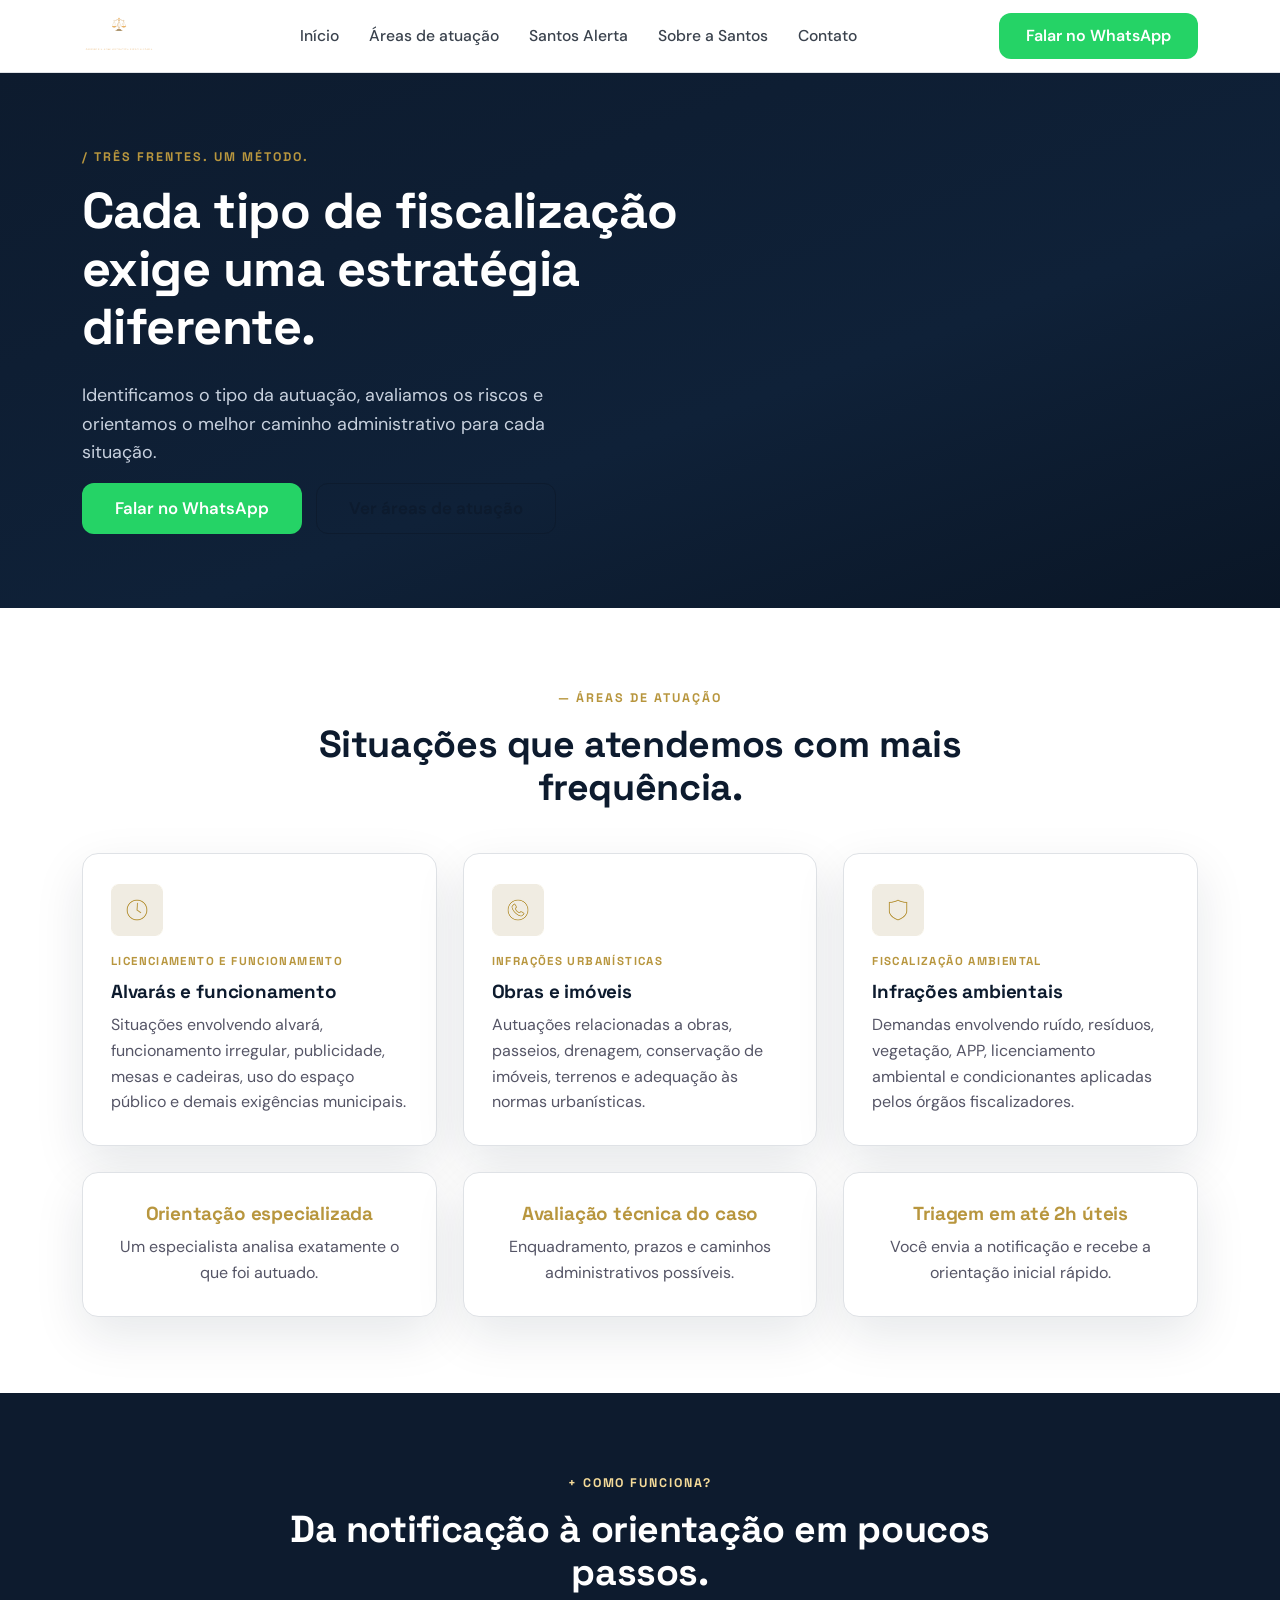
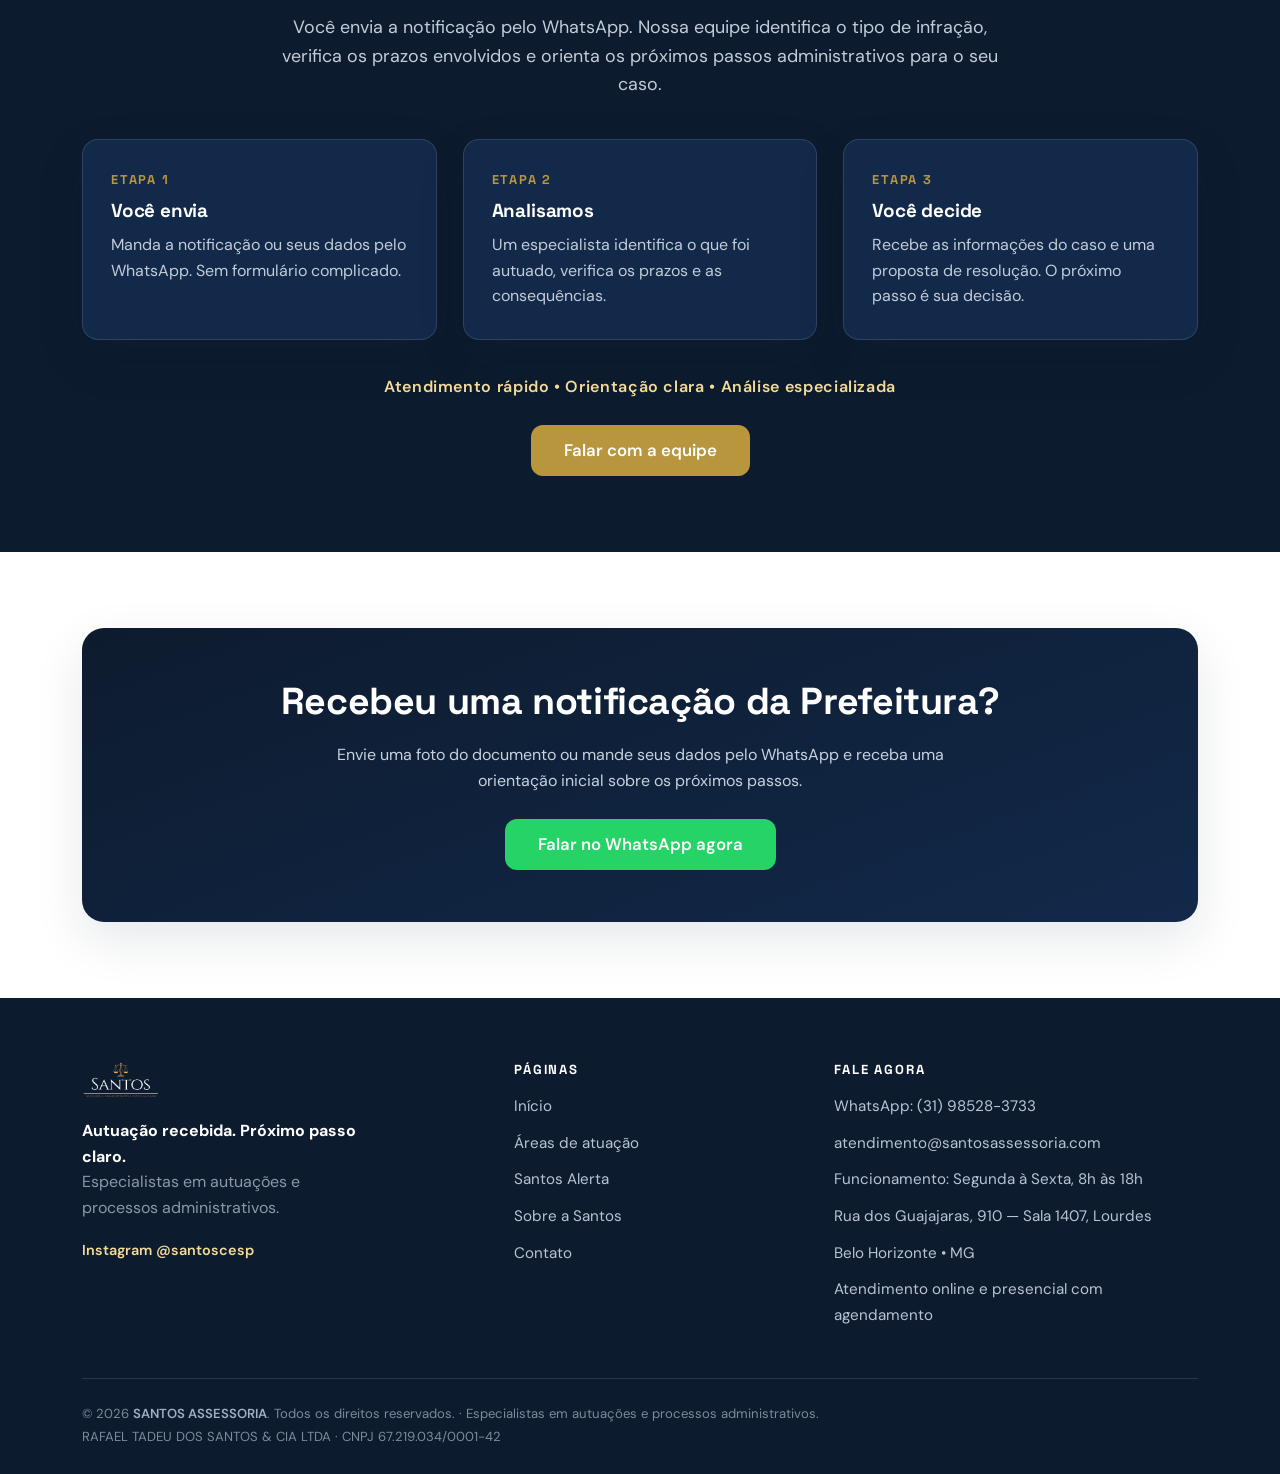
==== areas-de-atuacao.html @ 22525f07 "Site institucional Santos Assessoria — versão estática inicial Reconstrução do site (antes no Websit" ====
<!doctype html>
<html lang="pt-BR">
<head>
<meta charset="utf-8">
<meta name="viewport" content="width=device-width, initial-scale=1">
<title>Áreas de atuação — Santos Assessoria</title>
<meta name="description" content="Licenciamento e funcionamento, infrações urbanísticas e fiscalização ambiental. Identificamos o tipo da autuação e orientamos o melhor caminho administrativo.">
<link rel="preconnect" href="https://fonts.googleapis.com">
<link rel="preconnect" href="https://fonts.gstatic.com" crossorigin>
<link href="https://fonts.googleapis.com/css2?family=DM+Sans:wght@400;500;600;700&family=Space+Grotesk:wght@500;600;700&display=swap" rel="stylesheet">
<link rel="icon" href="assets/img/logo.png">
<link rel="stylesheet" href="assets/css/style.css">
</head>
<body>

<header class="site-header">
  <div class="container">
    <nav class="nav">
      <a class="nav__logo" href="index.html"><img src="assets/img/logo.png" alt="Santos Assessoria"></a>
      <ul class="nav__links">
        <li><a href="index.html">Início</a></li>
        <li><a href="areas-de-atuacao.html">Áreas de atuação</a></li>
        <li><a href="santos-alerta.html">Santos Alerta</a></li>
        <li><a href="sobre-a-santos.html">Sobre a Santos</a></li>
        <li><a href="contato.html">Contato</a></li>
      </ul>
      <div class="nav__cta">
        <a class="btn btn--wa" href="https://wa.me/5531985283733?text=Gostaria%20de%20saber%20como%20agir%20em%20rela%C3%A7%C3%A3o%20a%20uma%20notifica%C3%A7%C3%A3o." target="_blank" rel="noopener">Falar no WhatsApp</a>
        <button class="nav__toggle" aria-label="Menu">
          <svg viewBox="0 0 24 24" fill="none" stroke="currentColor" stroke-width="2"><path d="M3 6h18M3 12h18M3 18h18"/></svg>
        </button>
      </div>
    </nav>
  </div>
</header>

<!-- HERO -->
<section class="hero" style="padding:70px 0 74px">
  <div class="container">
    <div class="mw720">
      <span class="eyebrow">/ Três frentes. Um método.</span>
      <h1>Cada tipo de fiscalização exige uma estratégia diferente.</h1>
      <p class="lead">Identificamos o tipo da autuação, avaliamos os riscos e orientamos o melhor caminho administrativo para cada situação.</p>
      <div class="hero__actions">
        <a class="btn btn--wa btn--lg" href="https://wa.me/5531985283733?text=Gostaria%20de%20saber%20como%20agir%20em%20rela%C3%A7%C3%A3o%20a%20uma%20notifica%C3%A7%C3%A3o." target="_blank" rel="noopener">Falar no WhatsApp</a>
        <a class="btn btn--ghost btn--lg" href="#areas">Ver áreas de atuação</a>
      </div>
    </div>
  </div>
</section>

<!-- ÁREAS -->
<section class="section" id="areas">
  <div class="container">
    <div class="center mw720 mx-auto" style="margin-bottom:44px">
      <span class="eyebrow">— Áreas de atuação</span>
      <h2>Situações que atendemos com mais frequência.</h2>
    </div>
    <div class="grid grid-3">
      <article class="card">
        <img class="card__icon" src="assets/img/icon-site-1.png" alt="">
        <div class="card__tag">Licenciamento e funcionamento</div>
        <h3>Alvarás e funcionamento</h3>
        <p>Situações envolvendo alvará, funcionamento irregular, publicidade, mesas e cadeiras, uso do espaço público e demais exigências municipais.</p>
      </article>
      <article class="card">
        <img class="card__icon" src="assets/img/icon-site-2.png" alt="">
        <div class="card__tag">Infrações urbanísticas</div>
        <h3>Obras e imóveis</h3>
        <p>Autuações relacionadas a obras, passeios, drenagem, conservação de imóveis, terrenos e adequação às normas urbanísticas.</p>
      </article>
      <article class="card">
        <img class="card__icon" src="assets/img/icon-site-3.png" alt="">
        <div class="card__tag">Fiscalização ambiental</div>
        <h3>Infrações ambientais</h3>
        <p>Demandas envolvendo ruído, resíduos, vegetação, APP, licenciamento ambiental e condicionantes aplicadas pelos órgãos fiscalizadores.</p>
      </article>
    </div>
    <div class="grid grid-3" style="margin-top:26px">
      <div class="card center"><h3 style="color:var(--gold)">Orientação especializada</h3><p>Um especialista analisa exatamente o que foi autuado.</p></div>
      <div class="card center"><h3 style="color:var(--gold)">Avaliação técnica do caso</h3><p>Enquadramento, prazos e caminhos administrativos possíveis.</p></div>
      <div class="card center"><h3 style="color:var(--gold)">Triagem em até 2h úteis</h3><p>Você envia a notificação e recebe a orientação inicial rápido.</p></div>
    </div>
  </div>
</section>

<!-- COMO FUNCIONA -->
<section class="section section--navy">
  <div class="container">
    <div class="mw720 mx-auto center" style="margin-bottom:40px">
      <span class="eyebrow">+ Como funciona?</span>
      <h2>Da notificação à orientação em poucos passos.</h2>
      <p class="lead">Você envia a notificação pelo WhatsApp. Nossa equipe identifica o tipo de infração, verifica os prazos envolvidos e orienta os próximos passos administrativos para o seu caso.</p>
    </div>
    <div class="grid grid-3">
      <div class="card" style="background:#12294a;border-color:rgba(255,255,255,.12)">
        <div class="step__num">Etapa 1</div>
        <h3 style="color:#fff">Você envia</h3>
        <p style="color:#c3ccd8">Manda a notificação ou seus dados pelo WhatsApp. Sem formulário complicado.</p>
      </div>
      <div class="card" style="background:#12294a;border-color:rgba(255,255,255,.12)">
        <div class="step__num">Etapa 2</div>
        <h3 style="color:#fff">Analisamos</h3>
        <p style="color:#c3ccd8">Um especialista identifica o que foi autuado, verifica os prazos e as consequências.</p>
      </div>
      <div class="card" style="background:#12294a;border-color:rgba(255,255,255,.12)">
        <div class="step__num">Etapa 3</div>
        <h3 style="color:#fff">Você decide</h3>
        <p style="color:#c3ccd8">Recebe as informações do caso e uma proposta de resolução. O próximo passo é sua decisão.</p>
      </div>
    </div>
    <p class="center" style="margin:34px 0 0;color:var(--gold-soft);font-weight:600;letter-spacing:.04em">Atendimento rápido • Orientação clara • Análise especializada</p>
    <div class="center" style="margin-top:26px">
      <a class="btn btn--gold btn--lg" href="https://wa.me/5531985283733?text=Gostaria%20de%20saber%20como%20agir%20em%20rela%C3%A7%C3%A3o%20a%20uma%20notifica%C3%A7%C3%A3o." target="_blank" rel="noopener">Falar com a equipe</a>
    </div>
  </div>
</section>

<!-- CTA -->
<section class="section">
  <div class="container">
    <div class="cta-band">
      <h2>Recebeu uma notificação da Prefeitura?</h2>
      <p>Envie uma foto do documento ou mande seus dados pelo WhatsApp e receba uma orientação inicial sobre os próximos passos.</p>
      <a class="btn btn--wa btn--lg" href="https://wa.me/5531985283733?text=Gostaria%20de%20saber%20como%20agir%20em%20rela%C3%A7%C3%A3o%20a%20uma%20notifica%C3%A7%C3%A3o." target="_blank" rel="noopener">Falar no WhatsApp agora</a>
    </div>
  </div>
</section>

<footer class="site-footer">
  <div class="container">
    <div class="footer__grid">
      <div class="footer__brand">
        <img src="assets/img/logo.png" alt="Santos Assessoria">
        <p><b style="color:#fff">Autuação recebida. Próximo passo claro.</b><br>Especialistas em autuações e processos administrativos.</p>
        <a href="https://www.instagram.com/santoscesp/" target="_blank" rel="noopener" style="color:var(--gold-soft);font-weight:600;font-size:.9rem">Instagram @santoscesp</a>
      </div>
      <div class="footer__col">
        <h4>Páginas</h4>
        <ul>
          <li><a href="index.html">Início</a></li>
          <li><a href="areas-de-atuacao.html">Áreas de atuação</a></li>
          <li><a href="santos-alerta.html">Santos Alerta</a></li>
          <li><a href="sobre-a-santos.html">Sobre a Santos</a></li>
          <li><a href="contato.html">Contato</a></li>
        </ul>
      </div>
      <div class="footer__col">
        <h4>Fale agora</h4>
        <ul>
          <li><a href="https://wa.me/5531985283733" target="_blank" rel="noopener">WhatsApp: (31) 98528-3733</a></li>
          <li><a href="mailto:atendimento@santosassessoria.com">atendimento@santosassessoria.com</a></li>
          <li><span>Funcionamento: Segunda à Sexta, 8h às 18h</span></li>
          <li><span>Rua dos Guajajaras, 910 — Sala 1407, Lourdes</span></li>
          <li><span>Belo Horizonte • MG</span></li>
          <li><span>Atendimento online e presencial com agendamento</span></li>
        </ul>
      </div>
    </div>
    <div class="footer__bottom">
      © 2026 <b>SANTOS ASSESSORIA</b>. Todos os direitos reservados. · Especialistas em autuações e processos administrativos.<br>
      RAFAEL TADEU DOS SANTOS &amp; CIA LTDA · CNPJ 67.219.034/0001-42
    </div>
  </div>
</footer>

<script src="assets/js/site.js"></script>
</body>
</html>
---- assets/css/style.css ----
/* ==========================================================================
   SANTOS ASSESSORIA — site institucional
   Reconstrução fiel do site (marca: navy + dourado, DM Sans + Space Grotesk)
   ========================================================================== */
:root{
  --navy:#0d1b2e;      --navy-2:#0f2138;   --ink:#1d1e20;
  --gold:#b8963e;      --gold-2:#a9852f;   --gold-soft:#f5db99;
  --bg:#ffffff;        --bg-soft:#f2f4f7;  --muted:#8a929c;
  --line:#dfe2e6;      --wa:#25d366;
  --maxw:1160px;
  --shadow:0 18px 50px rgba(13,27,46,.10);
  --radius:16px;
  font-synthesis:none;
}
*{box-sizing:border-box}
html{scroll-behavior:smooth}
body{
  margin:0;font-family:"DM Sans",system-ui,-apple-system,Segoe UI,Roboto,Arial,sans-serif;
  color:var(--ink);background:var(--bg);line-height:1.6;font-size:16px;
  -webkit-font-smoothing:antialiased;
}
h1,h2,h3,h4{font-family:"Space Grotesk","DM Sans",sans-serif;line-height:1.15;margin:0 0 .5em;color:var(--navy);font-weight:700;letter-spacing:-.01em}
h1{font-size:clamp(2rem,4.6vw,3.15rem)}
h2{font-size:clamp(1.6rem,3.4vw,2.35rem)}
h3{font-size:1.18rem}
p{margin:0 0 1rem}
a{color:inherit;text-decoration:none}
img{max-width:100%;display:block}
.container{max-width:var(--maxw);margin:0 auto;padding:0 22px}
.section{padding:76px 0}
.section--soft{background:var(--bg-soft)}
.section--navy{background:var(--navy);color:#eaf0f7}
.section--navy h1,.section--navy h2,.section--navy h3{color:#fff}
.center{text-align:center}
.mw720{max-width:720px}.mw640{max-width:640px}
.mx-auto{margin-left:auto;margin-right:auto}

/* ---- eyebrow / rótulos ---- */
.eyebrow{display:inline-block;font-family:"Space Grotesk",sans-serif;font-weight:700;
  font-size:.78rem;letter-spacing:.16em;text-transform:uppercase;color:var(--gold);margin-bottom:14px}
.section--navy .eyebrow{color:var(--gold-soft)}
.lead{font-size:1.12rem;color:#48505a}
.section--navy .lead{color:#c3ccd8}

/* ---- botões ---- */
.btn{display:inline-flex;align-items:center;gap:9px;font-weight:600;font-family:"DM Sans",sans-serif;
  padding:14px 26px;border-radius:12px;border:1.6px solid transparent;cursor:pointer;
  transition:.18s ease;font-size:1rem;line-height:1}
.btn--navy{background:var(--navy);color:#fff}
.btn--navy:hover{background:#16294a}
.btn--gold{background:var(--gold);color:#fff}
.btn--gold:hover{background:var(--gold-2)}
.btn--wa{background:var(--wa);color:#fff}
.btn--wa:hover{filter:brightness(.94)}
.btn--ghost{background:transparent;border-color:currentColor;color:var(--navy)}
.section--navy .btn--ghost{color:#fff}
.btn--ghost:hover{background:rgba(0,0,0,.05)}
.section--navy .btn--ghost:hover{background:rgba(255,255,255,.1)}
.btn--lg{padding:16px 32px;font-size:1.05rem}

/* ==========================================================================
   HEADER
   ========================================================================== */
.site-header{position:sticky;top:0;z-index:50;background:rgba(255,255,255,.92);
  backdrop-filter:blur(10px);border-bottom:1px solid var(--line)}
.nav{display:flex;align-items:center;justify-content:space-between;height:72px}
.nav__logo img{height:38px;width:auto}
.nav__links{display:flex;align-items:center;gap:30px;list-style:none;margin:0;padding:0}
.nav__links a{font-weight:500;color:#3a424d;font-size:.98rem;transition:color .15s}
.nav__links a:hover,.nav__links a.active{color:var(--navy)}
.nav__cta{display:flex;align-items:center;gap:14px}
.nav__toggle{display:none;background:none;border:0;cursor:pointer;padding:8px;color:var(--navy)}
.nav__toggle svg{width:26px;height:26px}

/* ==========================================================================
   HERO
   ========================================================================== */
.hero{background:linear-gradient(160deg,#0d1b2e 0%,#0f2138 60%,#0a1626 100%);color:#fff;
  padding:88px 0 92px;position:relative;overflow:hidden}
.hero__grid{display:grid;grid-template-columns:1.15fr .85fr;gap:56px;align-items:center}
.hero h1{color:#fff}
.hero .lead{color:#c8d1de;max-width:520px}
.hero__check{list-style:none;padding:0;margin:22px 0 30px;display:flex;flex-wrap:wrap;gap:10px 26px}
.hero__check li{font-weight:600;color:#eef3f9}
.hero__check li b{color:var(--gold-soft);font-weight:700;margin-right:6px}
.hero__actions{display:flex;flex-wrap:wrap;gap:14px}
.hero__media{position:relative}
.hero__media img{border-radius:var(--radius);box-shadow:0 30px 70px rgba(0,0,0,.4);width:100%;object-fit:cover;max-height:520px}

/* ==========================================================================
   CARDS / GRIDS
   ========================================================================== */
.grid{display:grid;gap:26px}
.grid-3{grid-template-columns:repeat(3,1fr)}
.grid-2{grid-template-columns:repeat(2,1fr)}
.card{background:#fff;border:1px solid var(--line);border-radius:var(--radius);padding:30px 28px;
  box-shadow:var(--shadow);transition:transform .18s,box-shadow .18s}
.card:hover{transform:translateY(-4px);box-shadow:0 26px 60px rgba(13,27,46,.14)}
.card__icon{width:52px;height:52px;object-fit:contain;margin-bottom:16px}
.card__tag{font-family:"Space Grotesk",sans-serif;font-size:.72rem;letter-spacing:.12em;
  text-transform:uppercase;color:var(--gold);font-weight:700;margin-bottom:10px}
.card p{color:#556;margin:0}
.card h3{margin-bottom:10px}

/* selo/numero de etapa */
.step__num{font-family:"Space Grotesk",sans-serif;font-weight:700;color:var(--gold);
  font-size:.8rem;letter-spacing:.14em;text-transform:uppercase;margin-bottom:10px}

/* stats */
.stats{display:grid;grid-template-columns:repeat(3,1fr);gap:24px;text-align:center}
.stat__n{font-family:"Space Grotesk",sans-serif;font-size:clamp(2rem,4vw,2.9rem);font-weight:700;color:var(--gold);line-height:1}
.stat__l{color:var(--muted);font-size:.98rem;margin-top:6px}
.section--navy .stat__l{color:#aeb9c7}

/* faixa CTA WhatsApp */
.cta-band{background:linear-gradient(160deg,#0d1b2e,#12294a);color:#fff;border-radius:22px;
  padding:52px 44px;text-align:center;box-shadow:var(--shadow)}
.cta-band h2{color:#fff}
.cta-band p{color:#c8d1de;max-width:620px;margin:0 auto 26px}

/* ==========================================================================
   PLANOS (Santos Alerta)
   ========================================================================== */
.plans{display:grid;grid-template-columns:repeat(2,1fr);gap:26px;max-width:860px;margin:0 auto}
.plan{background:#fff;border:1px solid var(--line);border-radius:20px;padding:34px 30px;position:relative;box-shadow:var(--shadow)}
.plan--pop{border:2px solid var(--gold);box-shadow:0 26px 60px rgba(184,150,62,.2)}
.plan__flag{position:absolute;top:-13px;left:50%;transform:translateX(-50%);background:var(--gold);
  color:#fff;font-size:.7rem;font-weight:700;letter-spacing:.1em;text-transform:uppercase;padding:5px 16px;border-radius:20px}
.plan__name{font-family:"Space Grotesk",sans-serif;font-weight:700;font-size:1.3rem;color:var(--navy)}
.plan__price{font-family:"Space Grotesk",sans-serif;font-size:2.6rem;font-weight:700;color:var(--navy);margin:10px 0 2px;line-height:1}
.plan__price small{font-size:1rem;font-weight:500;color:var(--muted)}
.plan__anual{color:var(--gold);font-weight:600;font-size:.95rem;margin-bottom:18px}
.plan__list{list-style:none;padding:0;margin:0 0 26px}
.plan__list li{padding:9px 0 9px 30px;position:relative;border-bottom:1px solid var(--line);color:#3f4750}
.plan__list li:before{content:"✓";position:absolute;left:0;top:9px;color:var(--gold);font-weight:800}
.plan .btn{width:100%;justify-content:center}
.plan__both{display:flex;gap:12px;margin-top:12px}
.plan__both .btn{font-size:.9rem;padding:12px}

/* ==========================================================================
   FAQ
   ========================================================================== */
.faq{max-width:820px;margin:0 auto}
.faq__item{border:1px solid var(--line);border-radius:12px;margin-bottom:12px;background:#fff;overflow:hidden}
.faq__q{width:100%;text-align:left;background:none;border:0;cursor:pointer;padding:20px 22px;
  font-family:"Space Grotesk",sans-serif;font-weight:600;font-size:1.04rem;color:var(--navy);
  display:flex;justify-content:space-between;align-items:center;gap:16px}
.faq__q:after{content:"+";font-size:1.5rem;color:var(--gold);transition:transform .2s;flex-shrink:0}
.faq__item.open .faq__q:after{content:"−"}
.faq__a{max-height:0;overflow:hidden;transition:max-height .3s ease;color:#556}
.faq__a p{padding:0 22px 20px}

/* ==========================================================================
   FORMULÁRIO
   ========================================================================== */
.form{background:#fff;border:1px solid var(--line);border-radius:var(--radius);padding:34px;box-shadow:var(--shadow)}
.form label{display:block;font-weight:600;font-size:.9rem;color:var(--navy);margin:14px 0 6px}
.form input,.form textarea{width:100%;padding:13px 15px;border:1px solid var(--line);border-radius:10px;
  font-family:inherit;font-size:1rem;color:var(--ink);background:#fbfcfe;transition:border .15s}
.form input:focus,.form textarea:focus{outline:none;border-color:var(--gold)}
.form textarea{resize:vertical;min-height:120px}
.form .btn{width:100%;justify-content:center;margin-top:22px}
.form__msg{margin-top:14px;font-size:.95rem;min-height:20px}
.form__msg.ok{color:#1e7d43}.form__msg.err{color:#c0392b}

/* ==========================================================================
   FOOTER
   ========================================================================== */
.site-footer{background:var(--navy);color:#b9c4d3;padding:64px 0 26px}
.footer__grid{display:grid;grid-template-columns:1.4fr 1fr 1.3fr;gap:40px;padding-bottom:40px;border-bottom:1px solid rgba(255,255,255,.12)}
.footer__brand img{height:40px;margin-bottom:16px}
.footer__brand p{color:#8c98a8;max-width:280px}
.footer__col h4{color:#fff;font-size:.82rem;letter-spacing:.14em;text-transform:uppercase;margin-bottom:16px}
.footer__col ul{list-style:none;padding:0;margin:0}
.footer__col li{margin-bottom:11px}
.footer__col a,.footer__col span{color:#b9c4d3;font-size:.95rem;transition:color .15s}
.footer__col a:hover{color:var(--gold-soft)}
.footer__bottom{padding-top:24px;font-size:.82rem;color:#7d8a9b;line-height:1.7}
.footer__bottom b{color:#9fb0c2;font-weight:600}

/* ==========================================================================
   RESPONSIVO
   ========================================================================== */
@media(max-width:900px){
  .hero__grid{grid-template-columns:1fr;gap:38px}
  .hero__media{order:-1}
  .grid-3,.grid-2,.plans,.stats,.footer__grid{grid-template-columns:1fr}
  .stats{grid-template-columns:repeat(3,1fr);gap:14px}
  .nav__links,.nav__cta .btn--ghost{display:none}
  .nav__toggle{display:block}
  .nav.open .nav__links{display:flex;position:absolute;top:72px;left:0;right:0;flex-direction:column;
    background:#fff;border-bottom:1px solid var(--line);padding:18px 22px;gap:6px;box-shadow:var(--shadow)}
  .nav.open .nav__links a{padding:10px 0}
  .section{padding:56px 0}
  .cta-band{padding:40px 24px}
}
@media(max-width:560px){
  .stats{grid-template-columns:1fr}
  .hero{padding:60px 0}
}
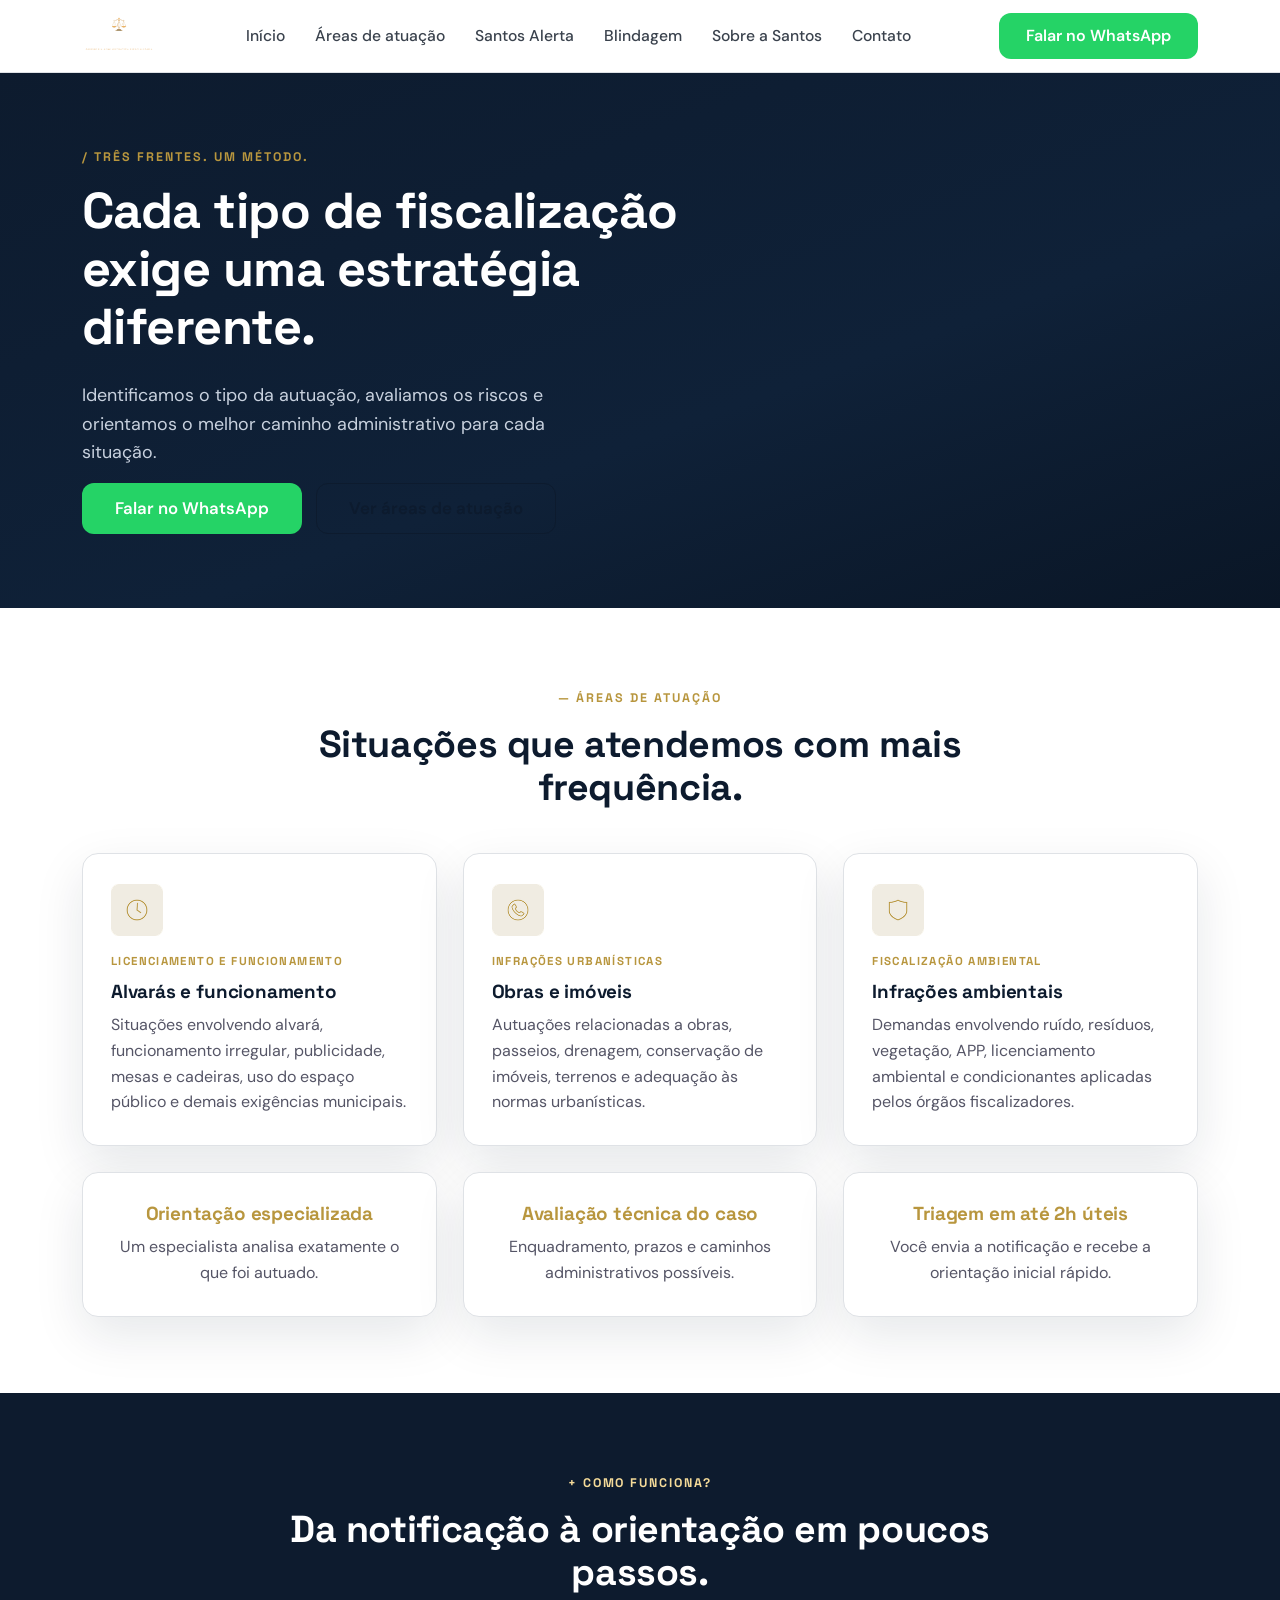
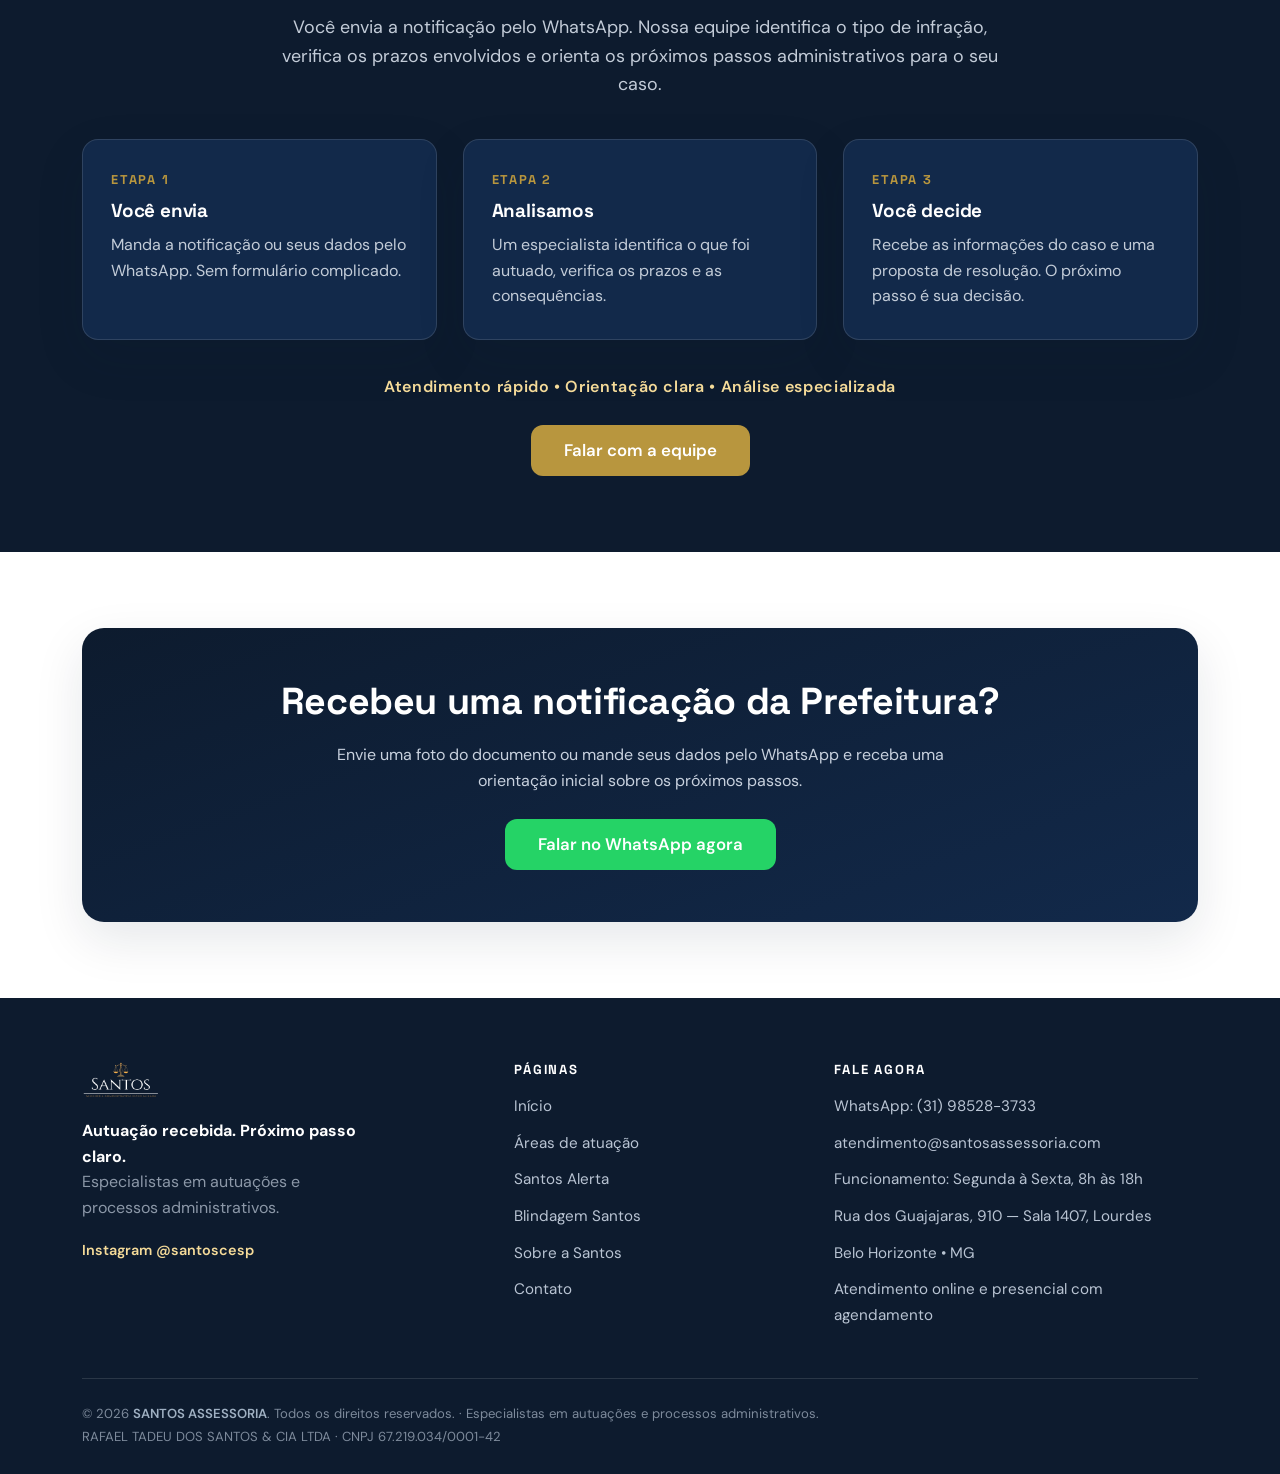
==== commit 6351b3e4: "Nova página Blindagem Santos Assinatura mensal de defesa administrativa contínua. Baseada nos slides" ====
--- a/areas-de-atuacao.html
+++ b/areas-de-atuacao.html
@@ -21,6 +21,7 @@
         <li><a href="index.html">Início</a></li>
         <li><a href="areas-de-atuacao.html">Áreas de atuação</a></li>
         <li><a href="santos-alerta.html">Santos Alerta</a></li>
+        <li><a href="blindagem-santos.html">Blindagem</a></li>
         <li><a href="sobre-a-santos.html">Sobre a Santos</a></li>
         <li><a href="contato.html">Contato</a></li>
       </ul>
@@ -141,6 +142,7 @@
           <li><a href="index.html">Início</a></li>
           <li><a href="areas-de-atuacao.html">Áreas de atuação</a></li>
           <li><a href="santos-alerta.html">Santos Alerta</a></li>
+          <li><a href="blindagem-santos.html">Blindagem Santos</a></li>
           <li><a href="sobre-a-santos.html">Sobre a Santos</a></li>
           <li><a href="contato.html">Contato</a></li>
         </ul>
--- a/assets/css/style.css
+++ b/assets/css/style.css
@@ -134,6 +134,10 @@
 .plan__list li{padding:9px 0 9px 30px;position:relative;border-bottom:1px solid var(--line);color:#3f4750}
 .plan__list li:before{content:"✓";position:absolute;left:0;top:9px;color:var(--gold);font-weight:800}
 .plan .btn{width:100%;justify-content:center}
+/* botão "anual" (contorno) fica dentro de cartão BRANCO, mas dentro da seção navy —
+   forço navy pra não virar branco-no-branco (invisível). */
+.plan .btn--ghost{color:var(--navy);border-color:var(--navy);background:transparent}
+.plan .btn--ghost:hover{background:var(--navy);color:#fff}
 .plan__both{display:flex;gap:12px;margin-top:12px}
 .plan__both .btn{font-size:.9rem;padding:12px}
 
@@ -177,6 +181,31 @@
 .footer__col a:hover{color:var(--gold-soft)}
 .footer__bottom{padding-top:24px;font-size:.82rem;color:#7d8a9b;line-height:1.7}
 .footer__bottom b{color:#9fb0c2;font-weight:600}
+
+/* ==========================================================================
+   BLINDAGEM SANTOS — planos horizontais + listas numeradas
+   ========================================================================== */
+.bplans{max-width:760px;margin:0 auto;display:flex;flex-direction:column;gap:16px}
+.bplan{display:flex;justify-content:space-between;align-items:center;gap:22px;
+  background:#16294a;border:1px solid rgba(255,255,255,.12);border-radius:16px;
+  padding:24px 30px;transition:transform .18s,box-shadow .18s;color:#fff}
+.bplan:hover{transform:translateY(-3px);box-shadow:0 20px 40px rgba(0,0,0,.28)}
+.bplan--pop{background:var(--gold);border-color:var(--gold)}
+.bplan__name{font-family:"Space Grotesk",sans-serif;font-weight:700;font-size:1.35rem;margin:0 0 3px}
+.bplan__sub{margin:0;font-size:.98rem;color:#c3ccd8}
+.bplan--pop .bplan__sub{color:#fff9ec}
+.bplan__price{font-family:"Space Grotesk",sans-serif;font-weight:700;font-size:1.7rem;white-space:nowrap}
+.bplan__price small{font-size:.95rem;font-weight:500;opacity:.8}
+.bnote{text-align:center;color:#aeb9c7;font-size:.92rem;margin-top:24px}
+
+.numlist{display:flex;flex-direction:column;gap:22px}
+.numrow{display:flex;gap:16px;align-items:flex-start}
+.numbadge{width:40px;height:40px;border-radius:50%;display:flex;align-items:center;justify-content:center;
+  font-family:"Space Grotesk",sans-serif;font-weight:700;color:#fff;flex-shrink:0;font-size:1.02rem}
+.numbadge--gold{background:var(--gold)}
+.numbadge--navy{background:var(--navy)}
+.numrow h4{margin:0 0 3px}
+.numrow p{margin:0;color:#48505a}
 
 /* ==========================================================================
    RESPONSIVO
@@ -193,6 +222,7 @@
   .nav.open .nav__links a{padding:10px 0}
   .section{padding:56px 0}
   .cta-band{padding:40px 24px}
+  .bplan{flex-direction:column;align-items:flex-start;gap:8px}
 }
 @media(max-width:560px){
   .stats{grid-template-columns:1fr}
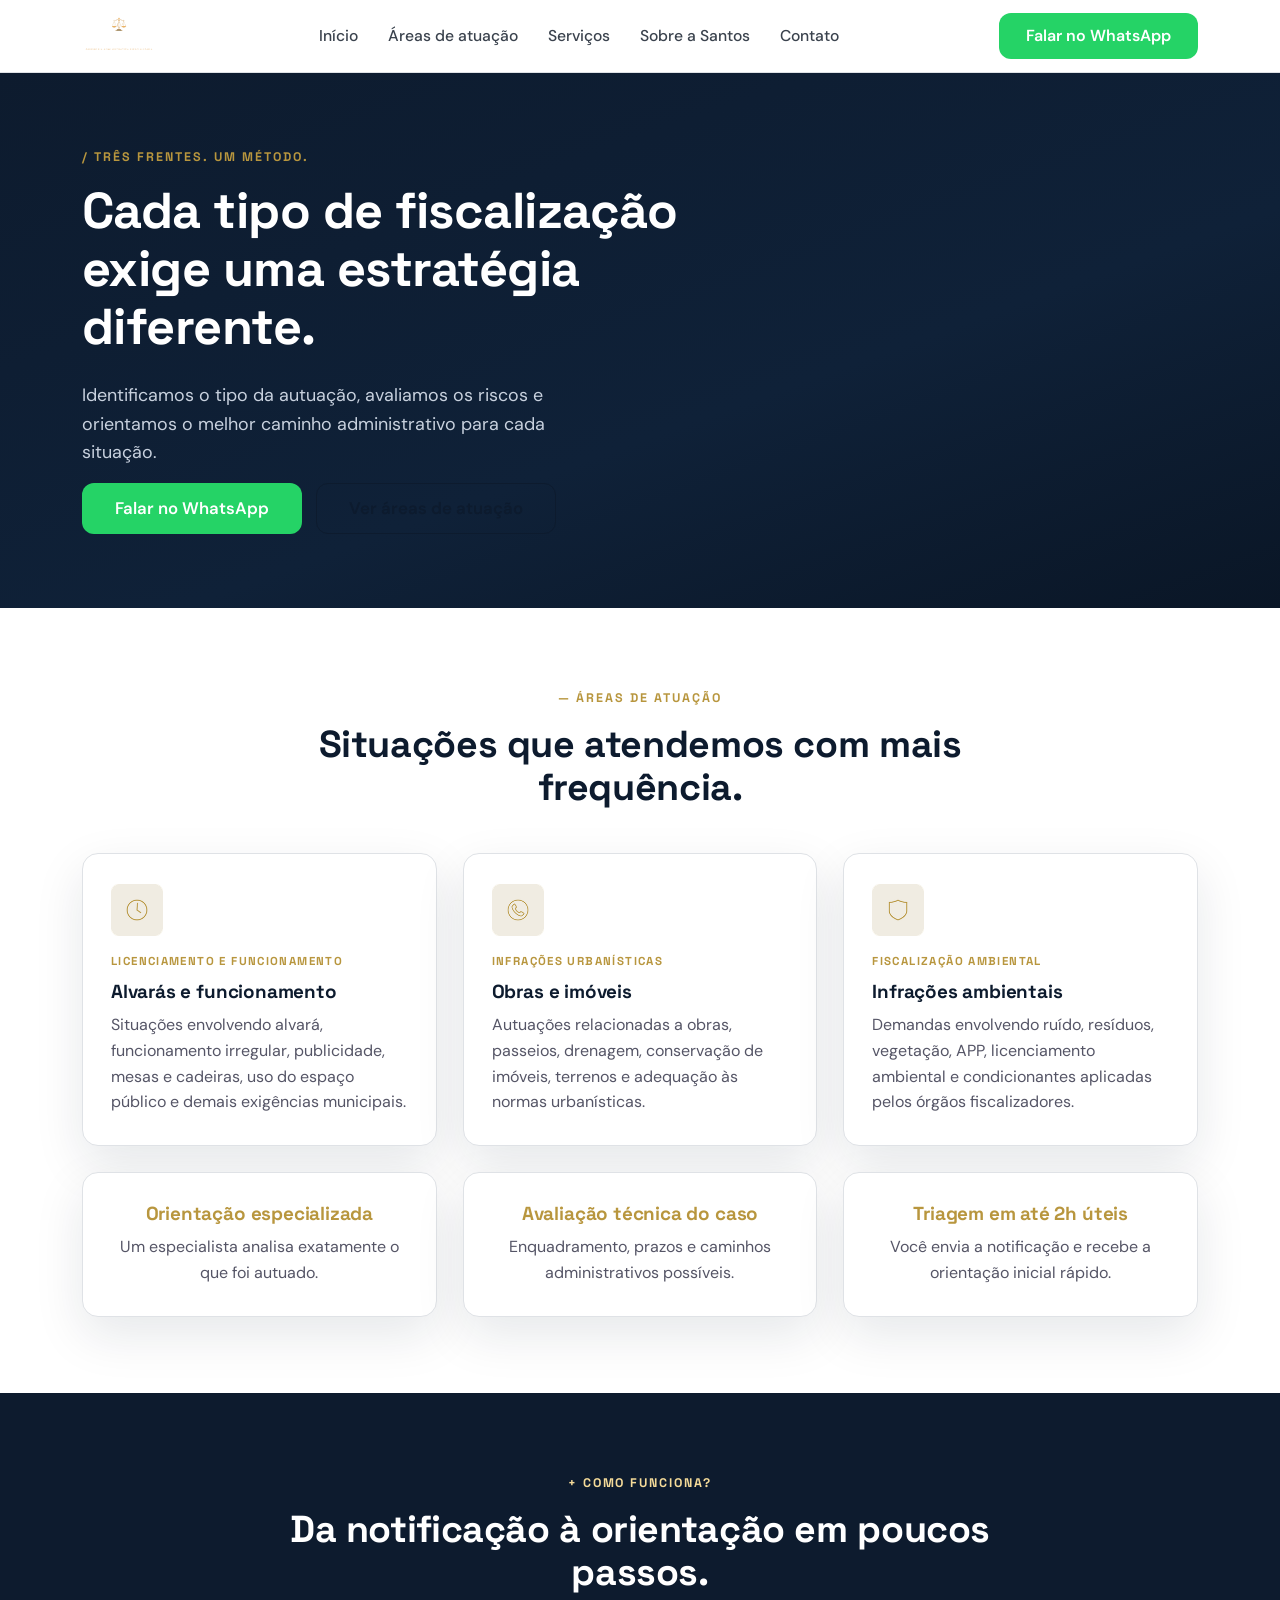
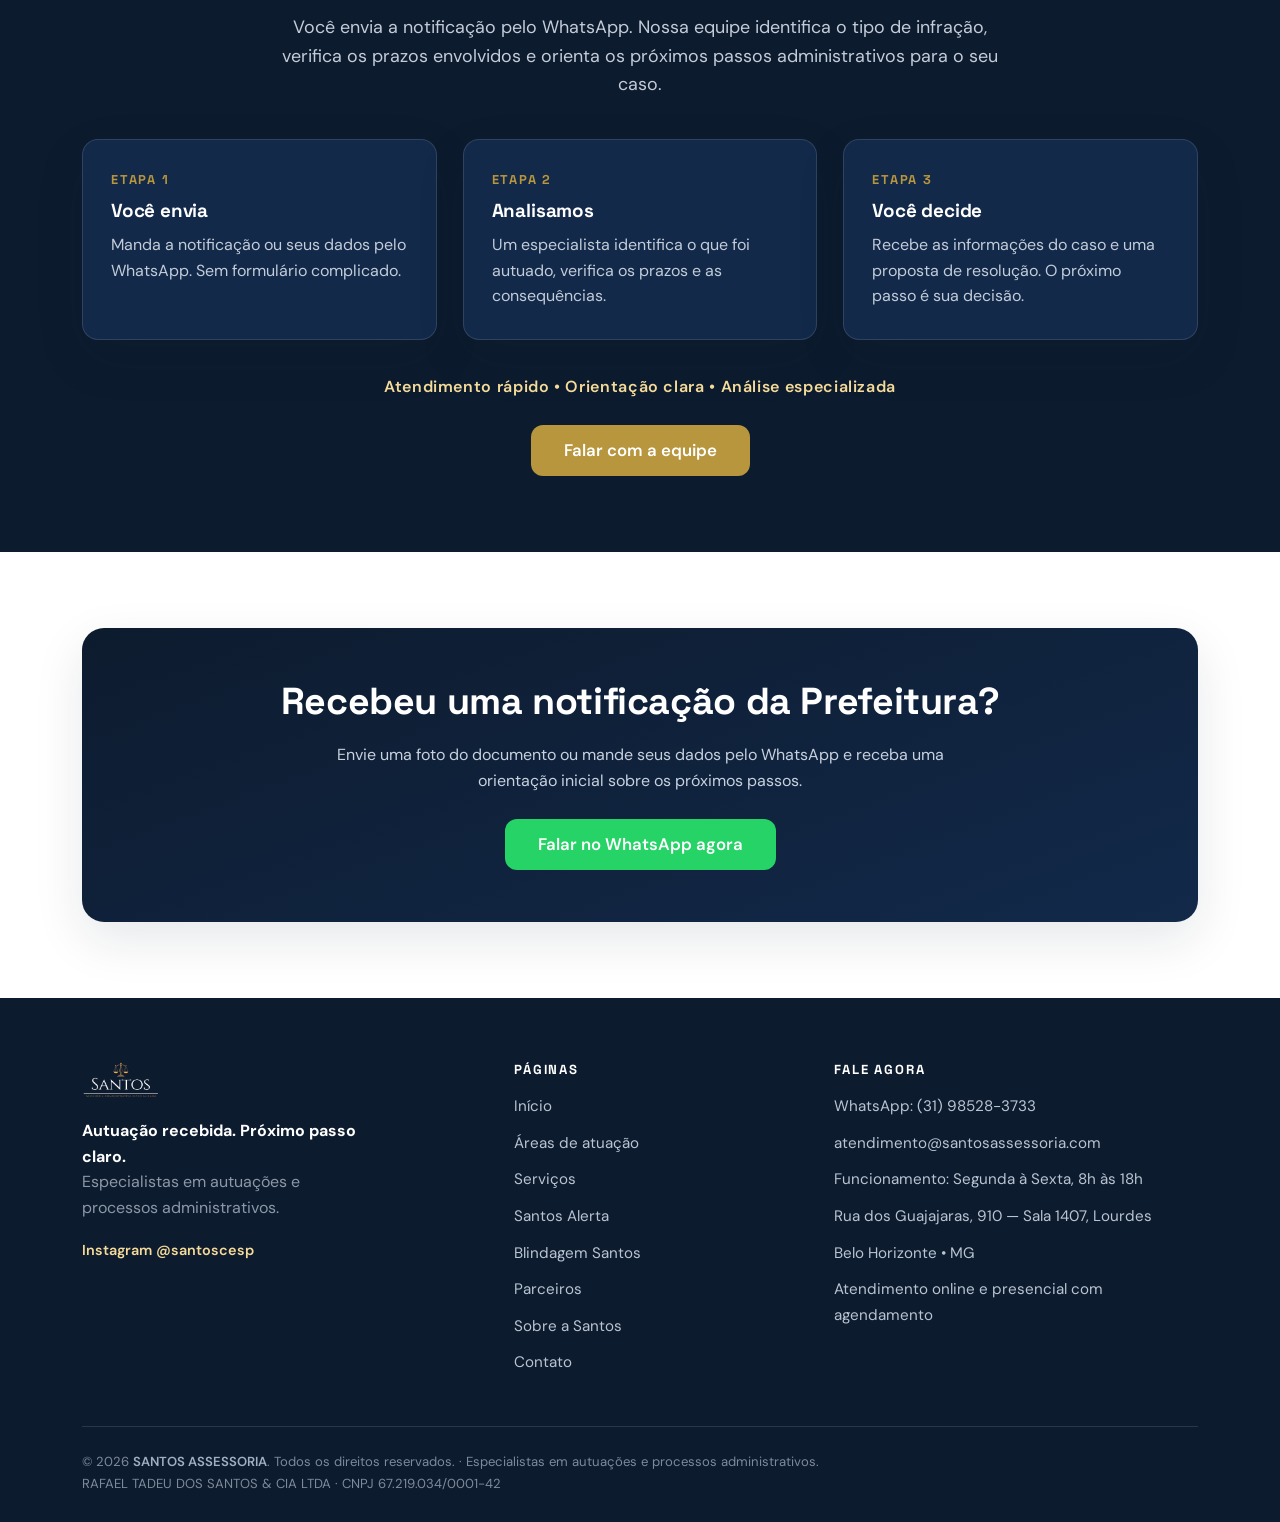
==== commit be352ffd: "Vitrine de Serviços + página Parceiros + menu consolidado - servicos.html: hub com Santos Alerta, Bl" ====
--- a/areas-de-atuacao.html
+++ b/areas-de-atuacao.html
@@ -20,8 +20,7 @@
       <ul class="nav__links">
         <li><a href="index.html">Início</a></li>
         <li><a href="areas-de-atuacao.html">Áreas de atuação</a></li>
-        <li><a href="santos-alerta.html">Santos Alerta</a></li>
-        <li><a href="blindagem-santos.html">Blindagem</a></li>
+        <li><a href="servicos.html">Serviços</a></li>
         <li><a href="sobre-a-santos.html">Sobre a Santos</a></li>
         <li><a href="contato.html">Contato</a></li>
       </ul>
@@ -141,8 +140,10 @@
         <ul>
           <li><a href="index.html">Início</a></li>
           <li><a href="areas-de-atuacao.html">Áreas de atuação</a></li>
+          <li><a href="servicos.html">Serviços</a></li>
           <li><a href="santos-alerta.html">Santos Alerta</a></li>
           <li><a href="blindagem-santos.html">Blindagem Santos</a></li>
+          <li><a href="parceiros.html">Parceiros</a></li>
           <li><a href="sobre-a-santos.html">Sobre a Santos</a></li>
           <li><a href="contato.html">Contato</a></li>
         </ul>
--- a/assets/css/style.css
+++ b/assets/css/style.css
@@ -207,6 +207,24 @@
 .numrow h4{margin:0 0 3px}
 .numrow p{margin:0;color:#48505a}
 
+/* tabela comparativa de planos */
+.cmp-wrap{overflow-x:auto;max-width:1000px;margin:0 auto;border-radius:14px;box-shadow:var(--shadow);-webkit-overflow-scrolling:touch}
+.cmp{width:100%;border-collapse:collapse;min-width:680px;background:#fff}
+.cmp th,.cmp td{padding:15px 16px;text-align:center;border-bottom:1px solid var(--line);font-size:.95rem}
+.cmp thead th{background:var(--navy);color:#fff;font-family:"Space Grotesk",sans-serif;font-size:.78rem;
+  letter-spacing:.08em;text-transform:uppercase;font-weight:700;border-bottom:0}
+.cmp thead th.pop{background:var(--gold)}
+.cmp thead th:first-child,.cmp tbody td:first-child{text-align:left}
+.cmp tbody td:first-child{color:var(--ink);font-weight:500;max-width:320px}
+.cmp td small{display:block;color:var(--muted);font-weight:400;font-size:.82rem;margin-top:2px}
+.cmp .yes{color:var(--gold);font-weight:800;font-size:1.05rem}
+.cmp .no{color:#c2c8d0}
+.cmp tbody tr:nth-child(even){background:#f7f9fc}
+.cmp .row-price td{font-weight:700;color:var(--navy);font-family:"Space Grotesk",sans-serif;font-size:1.02rem}
+.cmp .row-price.anual td{color:var(--gold-2);font-size:.95rem}
+.cmp .row-cta td{padding:18px 12px;border-bottom:0}
+.cmp .row-cta .btn{width:100%;justify-content:center;padding:11px;font-size:.9rem}
+
 /* ==========================================================================
    RESPONSIVO
    ========================================================================== */
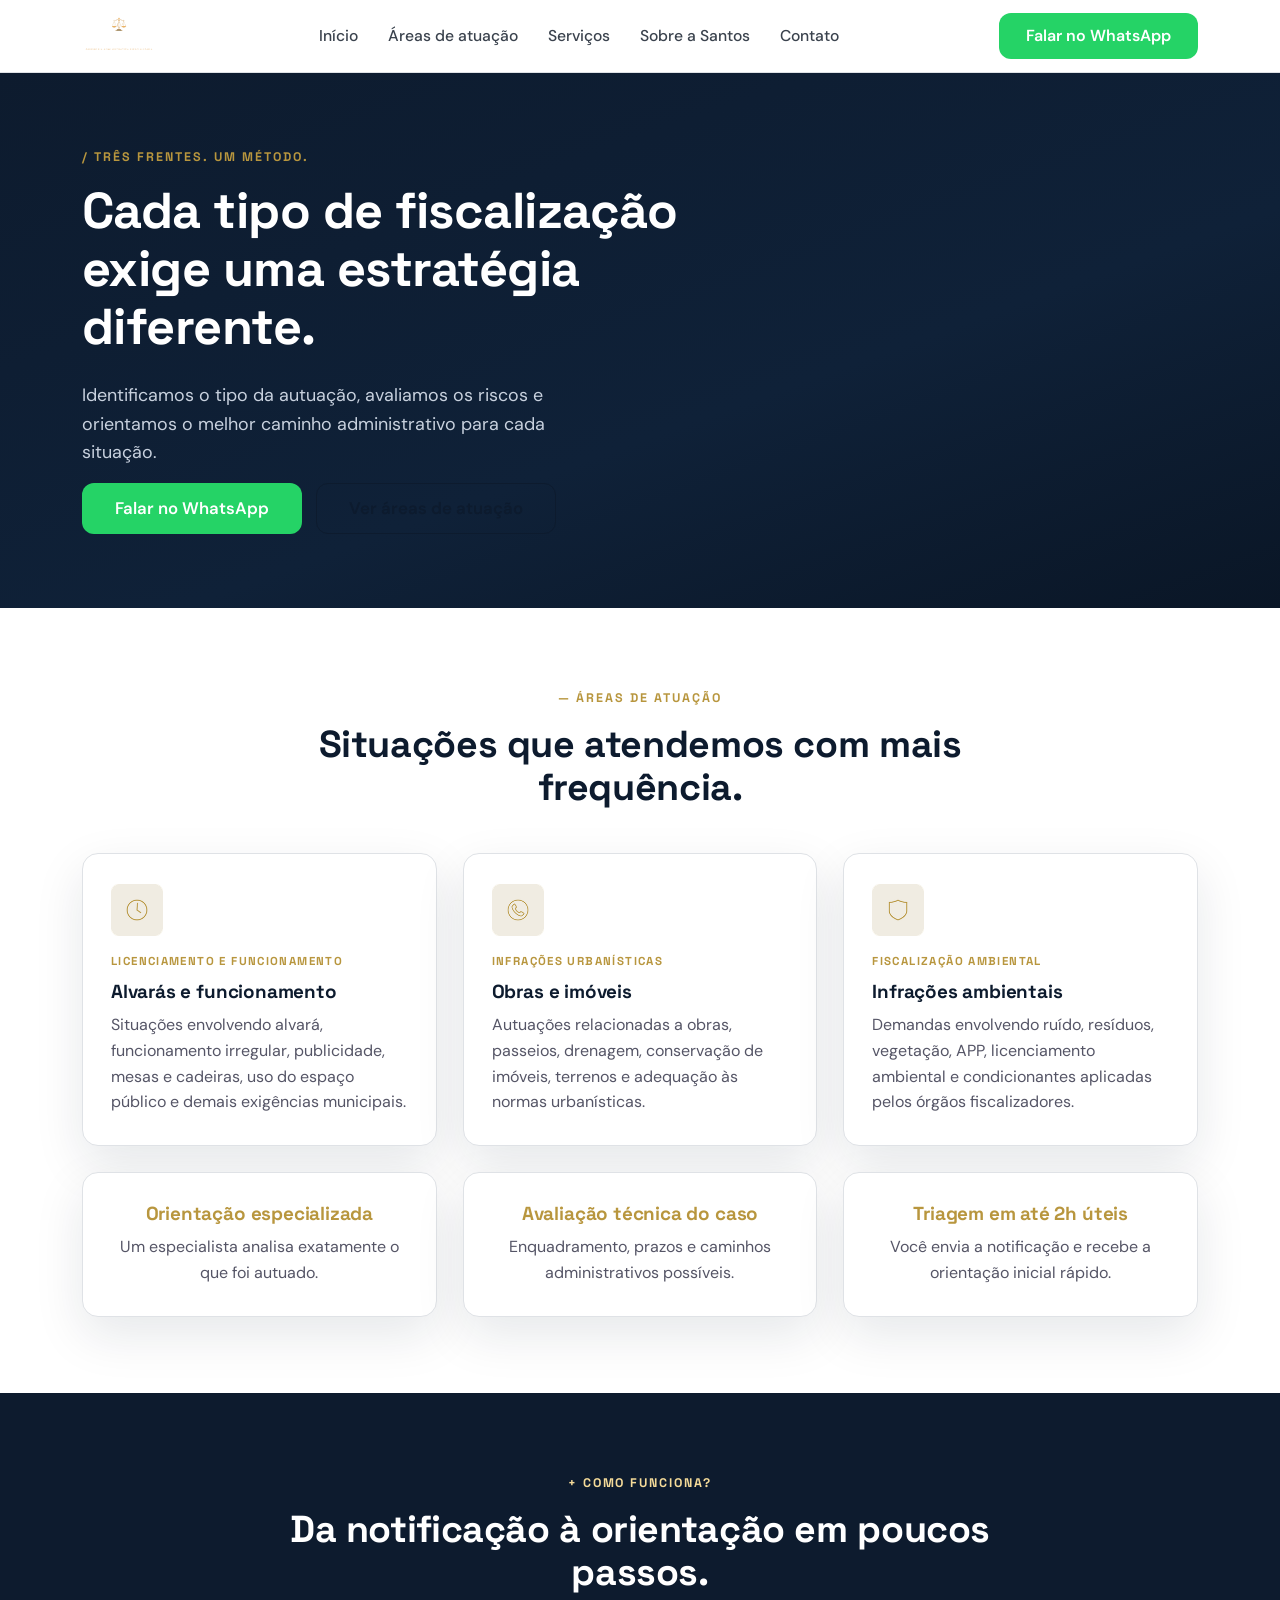
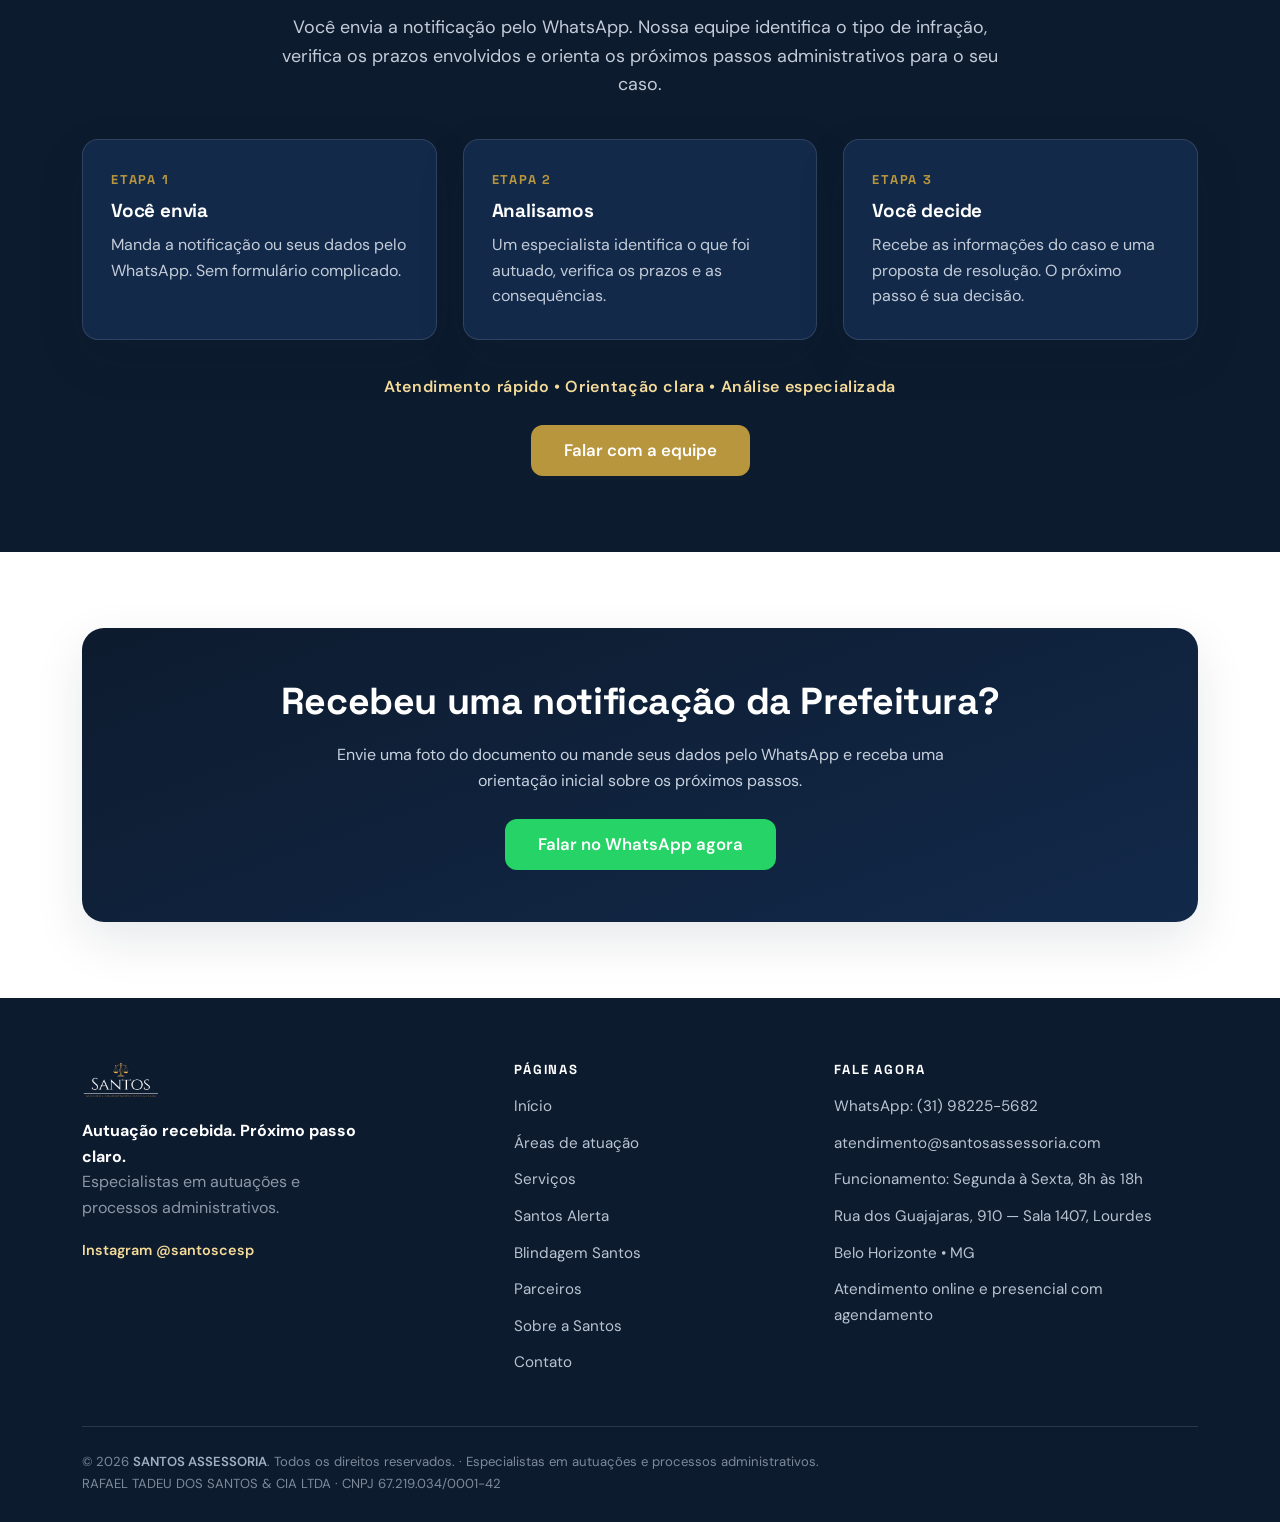
==== commit c3392cd8: "Atualiza número do WhatsApp para (31) 98225-5682 Troca em todos os links wa.me e textos exibidos do " ====
--- a/areas-de-atuacao.html
+++ b/areas-de-atuacao.html
@@ -25,7 +25,7 @@
         <li><a href="contato.html">Contato</a></li>
       </ul>
       <div class="nav__cta">
-        <a class="btn btn--wa" href="https://wa.me/5531985283733?text=Gostaria%20de%20saber%20como%20agir%20em%20rela%C3%A7%C3%A3o%20a%20uma%20notifica%C3%A7%C3%A3o." target="_blank" rel="noopener">Falar no WhatsApp</a>
+        <a class="btn btn--wa" href="https://wa.me/5531982255682?text=Gostaria%20de%20saber%20como%20agir%20em%20rela%C3%A7%C3%A3o%20a%20uma%20notifica%C3%A7%C3%A3o." target="_blank" rel="noopener">Falar no WhatsApp</a>
         <button class="nav__toggle" aria-label="Menu">
           <svg viewBox="0 0 24 24" fill="none" stroke="currentColor" stroke-width="2"><path d="M3 6h18M3 12h18M3 18h18"/></svg>
         </button>
@@ -42,7 +42,7 @@
       <h1>Cada tipo de fiscalização exige uma estratégia diferente.</h1>
       <p class="lead">Identificamos o tipo da autuação, avaliamos os riscos e orientamos o melhor caminho administrativo para cada situação.</p>
       <div class="hero__actions">
-        <a class="btn btn--wa btn--lg" href="https://wa.me/5531985283733?text=Gostaria%20de%20saber%20como%20agir%20em%20rela%C3%A7%C3%A3o%20a%20uma%20notifica%C3%A7%C3%A3o." target="_blank" rel="noopener">Falar no WhatsApp</a>
+        <a class="btn btn--wa btn--lg" href="https://wa.me/5531982255682?text=Gostaria%20de%20saber%20como%20agir%20em%20rela%C3%A7%C3%A3o%20a%20uma%20notifica%C3%A7%C3%A3o." target="_blank" rel="noopener">Falar no WhatsApp</a>
         <a class="btn btn--ghost btn--lg" href="#areas">Ver áreas de atuação</a>
       </div>
     </div>
@@ -111,7 +111,7 @@
     </div>
     <p class="center" style="margin:34px 0 0;color:var(--gold-soft);font-weight:600;letter-spacing:.04em">Atendimento rápido • Orientação clara • Análise especializada</p>
     <div class="center" style="margin-top:26px">
-      <a class="btn btn--gold btn--lg" href="https://wa.me/5531985283733?text=Gostaria%20de%20saber%20como%20agir%20em%20rela%C3%A7%C3%A3o%20a%20uma%20notifica%C3%A7%C3%A3o." target="_blank" rel="noopener">Falar com a equipe</a>
+      <a class="btn btn--gold btn--lg" href="https://wa.me/5531982255682?text=Gostaria%20de%20saber%20como%20agir%20em%20rela%C3%A7%C3%A3o%20a%20uma%20notifica%C3%A7%C3%A3o." target="_blank" rel="noopener">Falar com a equipe</a>
     </div>
   </div>
 </section>
@@ -122,7 +122,7 @@
     <div class="cta-band">
       <h2>Recebeu uma notificação da Prefeitura?</h2>
       <p>Envie uma foto do documento ou mande seus dados pelo WhatsApp e receba uma orientação inicial sobre os próximos passos.</p>
-      <a class="btn btn--wa btn--lg" href="https://wa.me/5531985283733?text=Gostaria%20de%20saber%20como%20agir%20em%20rela%C3%A7%C3%A3o%20a%20uma%20notifica%C3%A7%C3%A3o." target="_blank" rel="noopener">Falar no WhatsApp agora</a>
+      <a class="btn btn--wa btn--lg" href="https://wa.me/5531982255682?text=Gostaria%20de%20saber%20como%20agir%20em%20rela%C3%A7%C3%A3o%20a%20uma%20notifica%C3%A7%C3%A3o." target="_blank" rel="noopener">Falar no WhatsApp agora</a>
     </div>
   </div>
 </section>
@@ -151,7 +151,7 @@
       <div class="footer__col">
         <h4>Fale agora</h4>
         <ul>
-          <li><a href="https://wa.me/5531985283733" target="_blank" rel="noopener">WhatsApp: (31) 98528-3733</a></li>
+          <li><a href="https://wa.me/5531982255682" target="_blank" rel="noopener">WhatsApp: (31) 98225-5682</a></li>
           <li><a href="mailto:atendimento@santosassessoria.com">atendimento@santosassessoria.com</a></li>
           <li><span>Funcionamento: Segunda à Sexta, 8h às 18h</span></li>
           <li><span>Rua dos Guajajaras, 910 — Sala 1407, Lourdes</span></li>
--- a/assets/css/style.css
+++ b/assets/css/style.css
@@ -226,6 +226,27 @@
 .cmp .row-cta .btn{width:100%;justify-content:center;padding:11px;font-size:.9rem}
 
 /* ==========================================================================
+   MODAL DE ASSINATURA (Blindagem)
+   ========================================================================== */
+.modal{position:fixed;inset:0;background:rgba(13,27,46,.55);display:none;align-items:center;
+  justify-content:center;z-index:100;padding:20px}
+.modal.open{display:flex}
+.modal__box{background:#fff;border-radius:16px;padding:30px 28px;max-width:440px;width:100%;
+  box-shadow:0 30px 70px rgba(0,0,0,.4);position:relative;max-height:92vh;overflow:auto}
+.modal__x{position:absolute;top:10px;right:14px;background:none;border:0;font-size:28px;line-height:1;
+  color:var(--muted);cursor:pointer}
+.modal__box h3{margin:0 0 6px}
+.modal__box .dm{color:var(--muted);font-size:.92rem;margin:0 0 6px}
+.modal__box label{display:block;font-weight:600;font-size:.9rem;color:var(--navy);margin:14px 0 6px}
+.modal__box input{width:100%;padding:12px 14px;border:1px solid var(--line);border-radius:10px;
+  font-family:inherit;font-size:1rem;background:#fbfcfe;color:var(--ink)}
+.modal__box input:focus{outline:none;border-color:var(--gold)}
+.assin__periodos{display:grid;grid-template-columns:1fr 1fr;gap:12px;margin-top:22px}
+.assin__periodos .btn{justify-content:center;flex-direction:column;gap:2px;padding:14px 10px;text-align:center}
+.assin__periodos .btn small{font-weight:500;font-size:.72rem;opacity:.9}
+@media(max-width:480px){.assin__periodos{grid-template-columns:1fr}}
+
+/* ==========================================================================
    RESPONSIVO
    ========================================================================== */
 @media(max-width:900px){
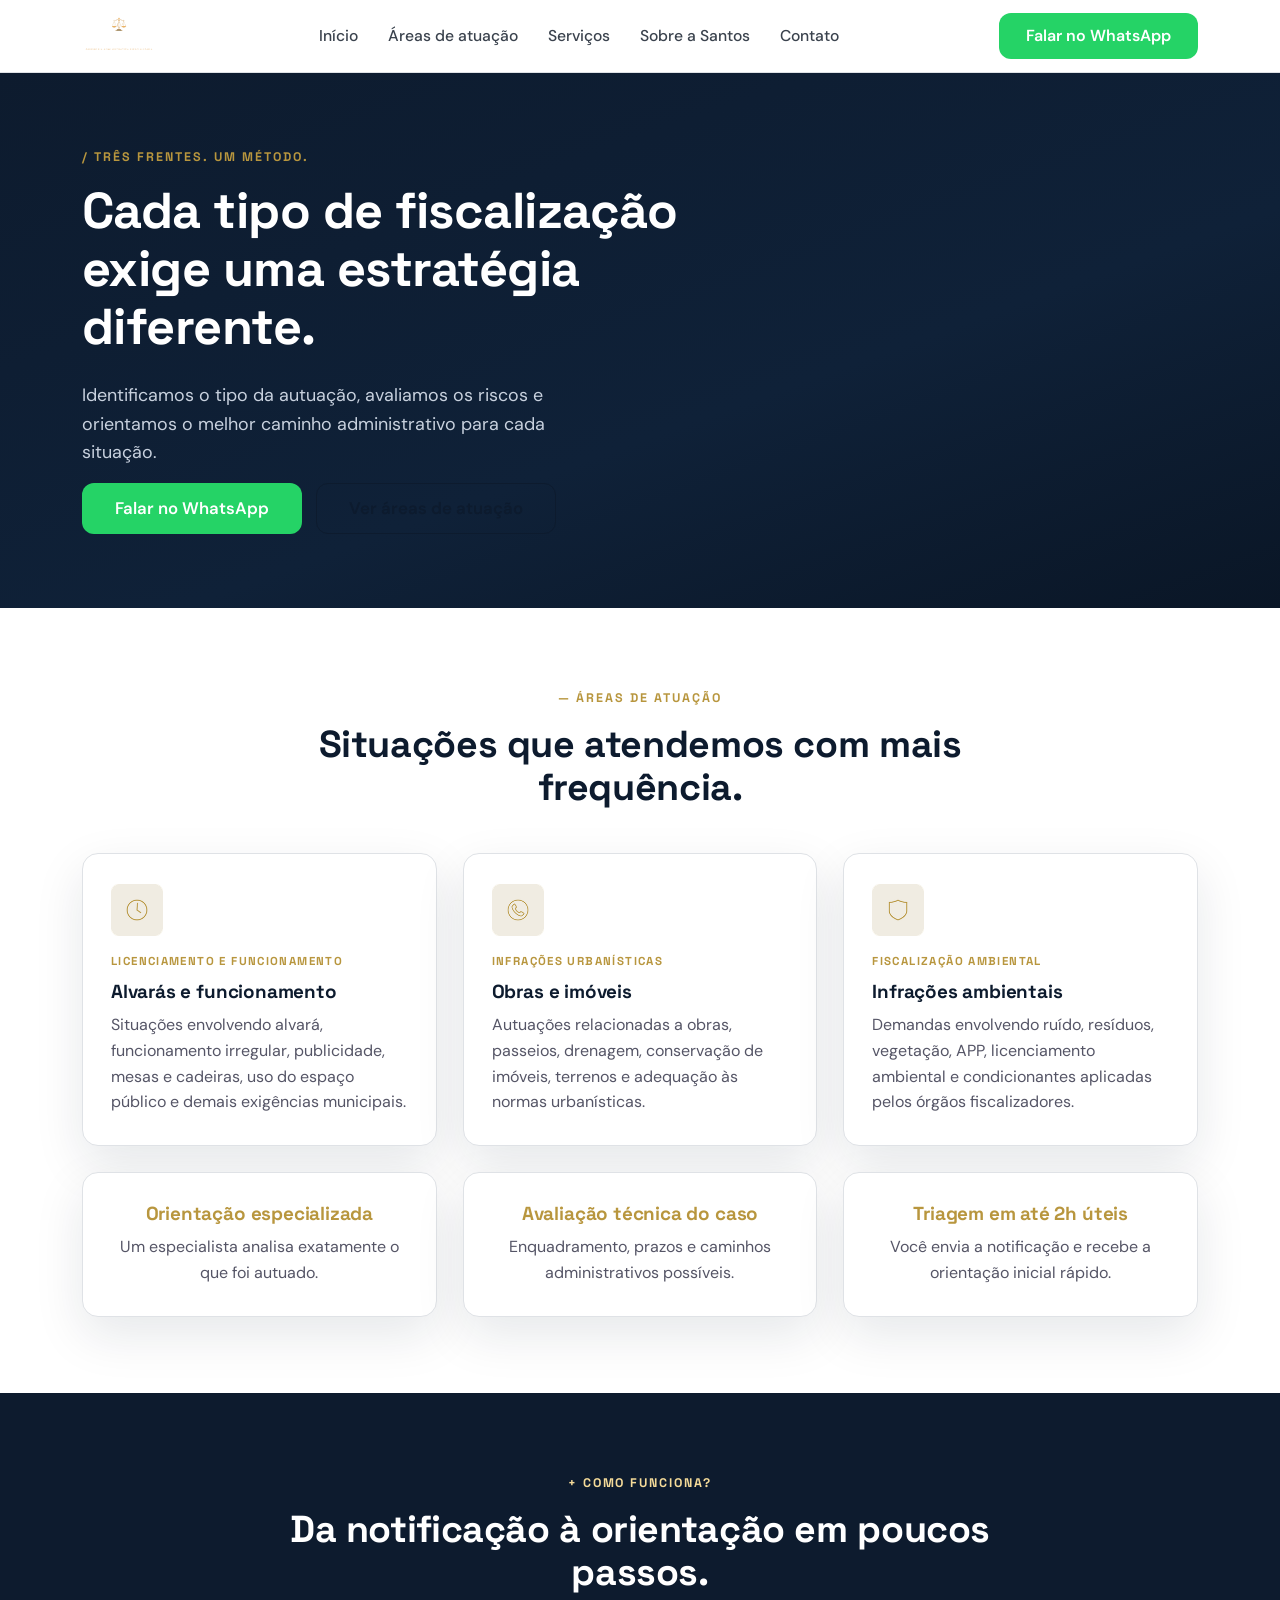
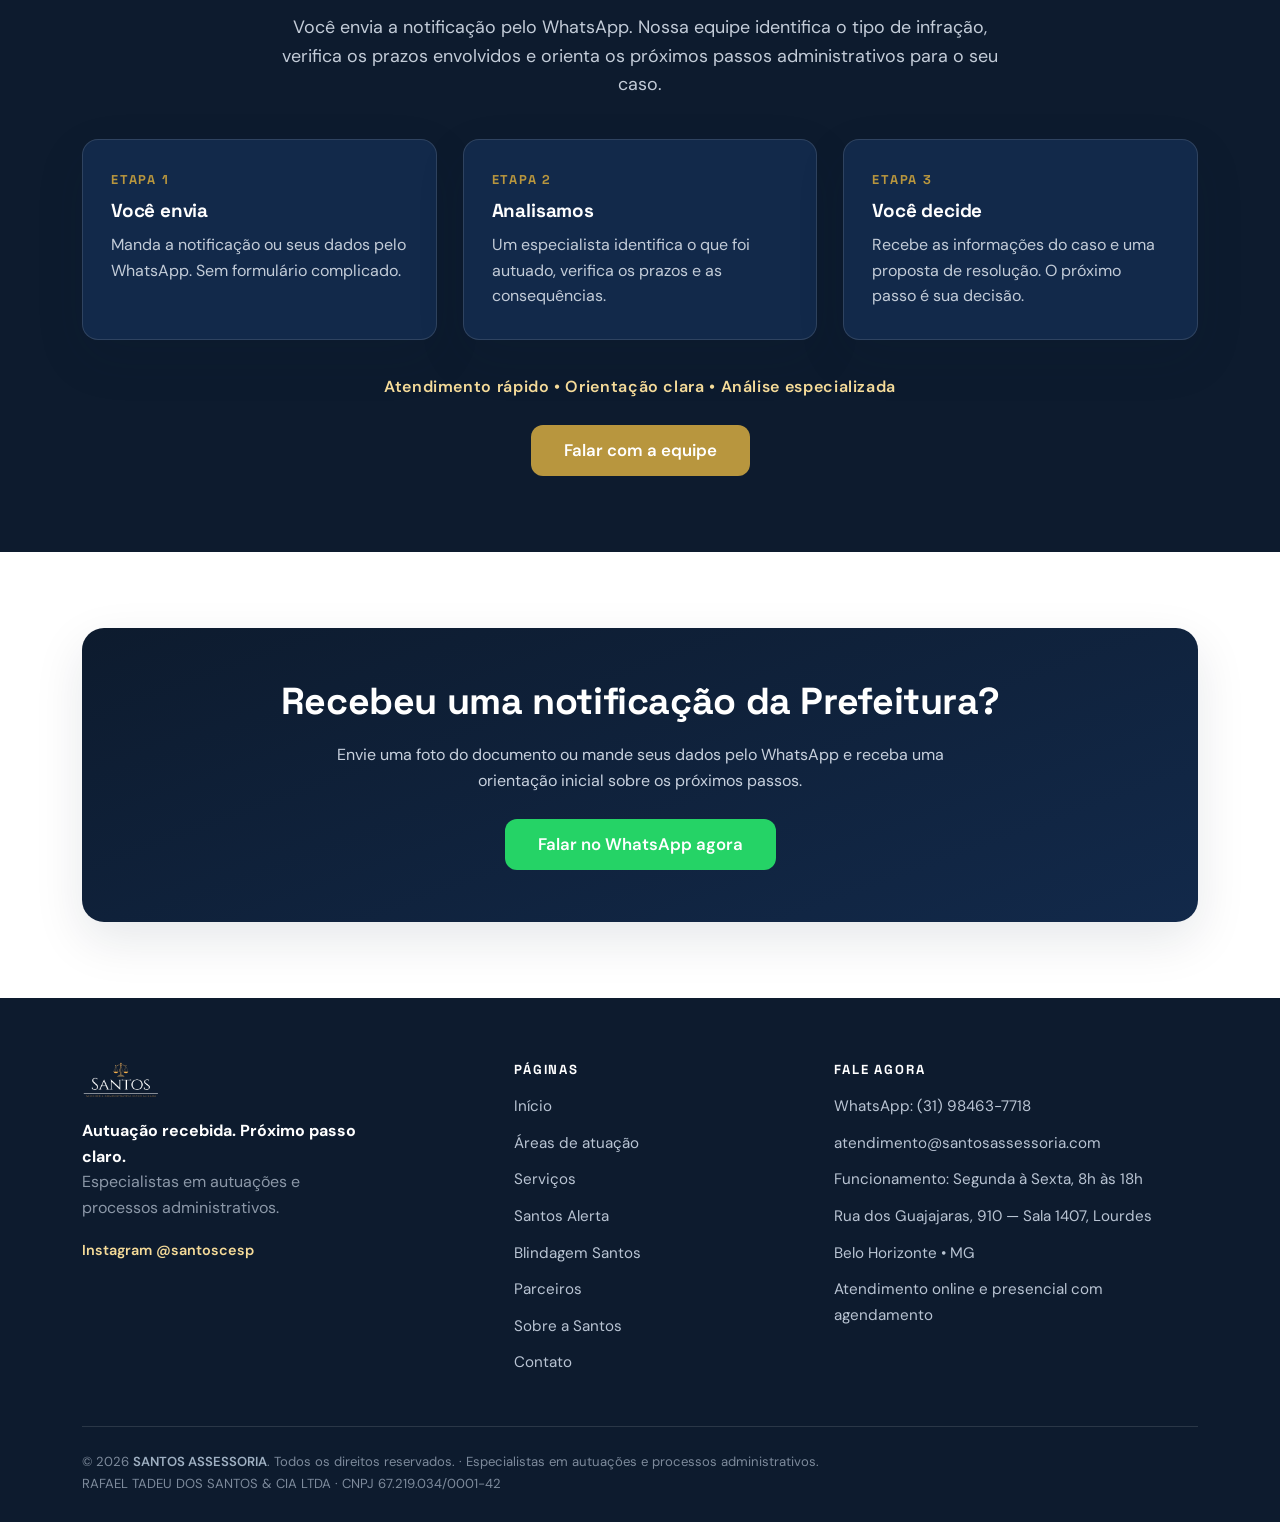
==== commit 0f401948: "Corrige número do WhatsApp para (31) 98463-7718 Co-Authored-By: Claude Opus 4.8 <noreply@anthropic.c" ====
--- a/areas-de-atuacao.html
+++ b/areas-de-atuacao.html
@@ -25,7 +25,7 @@
         <li><a href="contato.html">Contato</a></li>
       </ul>
       <div class="nav__cta">
-        <a class="btn btn--wa" href="https://wa.me/5531982255682?text=Gostaria%20de%20saber%20como%20agir%20em%20rela%C3%A7%C3%A3o%20a%20uma%20notifica%C3%A7%C3%A3o." target="_blank" rel="noopener">Falar no WhatsApp</a>
+        <a class="btn btn--wa" href="https://wa.me/5531984637718?text=Gostaria%20de%20saber%20como%20agir%20em%20rela%C3%A7%C3%A3o%20a%20uma%20notifica%C3%A7%C3%A3o." target="_blank" rel="noopener">Falar no WhatsApp</a>
         <button class="nav__toggle" aria-label="Menu">
           <svg viewBox="0 0 24 24" fill="none" stroke="currentColor" stroke-width="2"><path d="M3 6h18M3 12h18M3 18h18"/></svg>
         </button>
@@ -42,7 +42,7 @@
       <h1>Cada tipo de fiscalização exige uma estratégia diferente.</h1>
       <p class="lead">Identificamos o tipo da autuação, avaliamos os riscos e orientamos o melhor caminho administrativo para cada situação.</p>
       <div class="hero__actions">
-        <a class="btn btn--wa btn--lg" href="https://wa.me/5531982255682?text=Gostaria%20de%20saber%20como%20agir%20em%20rela%C3%A7%C3%A3o%20a%20uma%20notifica%C3%A7%C3%A3o." target="_blank" rel="noopener">Falar no WhatsApp</a>
+        <a class="btn btn--wa btn--lg" href="https://wa.me/5531984637718?text=Gostaria%20de%20saber%20como%20agir%20em%20rela%C3%A7%C3%A3o%20a%20uma%20notifica%C3%A7%C3%A3o." target="_blank" rel="noopener">Falar no WhatsApp</a>
         <a class="btn btn--ghost btn--lg" href="#areas">Ver áreas de atuação</a>
       </div>
     </div>
@@ -111,7 +111,7 @@
     </div>
     <p class="center" style="margin:34px 0 0;color:var(--gold-soft);font-weight:600;letter-spacing:.04em">Atendimento rápido • Orientação clara • Análise especializada</p>
     <div class="center" style="margin-top:26px">
-      <a class="btn btn--gold btn--lg" href="https://wa.me/5531982255682?text=Gostaria%20de%20saber%20como%20agir%20em%20rela%C3%A7%C3%A3o%20a%20uma%20notifica%C3%A7%C3%A3o." target="_blank" rel="noopener">Falar com a equipe</a>
+      <a class="btn btn--gold btn--lg" href="https://wa.me/5531984637718?text=Gostaria%20de%20saber%20como%20agir%20em%20rela%C3%A7%C3%A3o%20a%20uma%20notifica%C3%A7%C3%A3o." target="_blank" rel="noopener">Falar com a equipe</a>
     </div>
   </div>
 </section>
@@ -122,7 +122,7 @@
     <div class="cta-band">
       <h2>Recebeu uma notificação da Prefeitura?</h2>
       <p>Envie uma foto do documento ou mande seus dados pelo WhatsApp e receba uma orientação inicial sobre os próximos passos.</p>
-      <a class="btn btn--wa btn--lg" href="https://wa.me/5531982255682?text=Gostaria%20de%20saber%20como%20agir%20em%20rela%C3%A7%C3%A3o%20a%20uma%20notifica%C3%A7%C3%A3o." target="_blank" rel="noopener">Falar no WhatsApp agora</a>
+      <a class="btn btn--wa btn--lg" href="https://wa.me/5531984637718?text=Gostaria%20de%20saber%20como%20agir%20em%20rela%C3%A7%C3%A3o%20a%20uma%20notifica%C3%A7%C3%A3o." target="_blank" rel="noopener">Falar no WhatsApp agora</a>
     </div>
   </div>
 </section>
@@ -151,7 +151,7 @@
       <div class="footer__col">
         <h4>Fale agora</h4>
         <ul>
-          <li><a href="https://wa.me/5531982255682" target="_blank" rel="noopener">WhatsApp: (31) 98225-5682</a></li>
+          <li><a href="https://wa.me/5531984637718" target="_blank" rel="noopener">WhatsApp: (31) 98463-7718</a></li>
           <li><a href="mailto:atendimento@santosassessoria.com">atendimento@santosassessoria.com</a></li>
           <li><span>Funcionamento: Segunda à Sexta, 8h às 18h</span></li>
           <li><span>Rua dos Guajajaras, 910 — Sala 1407, Lourdes</span></li>
